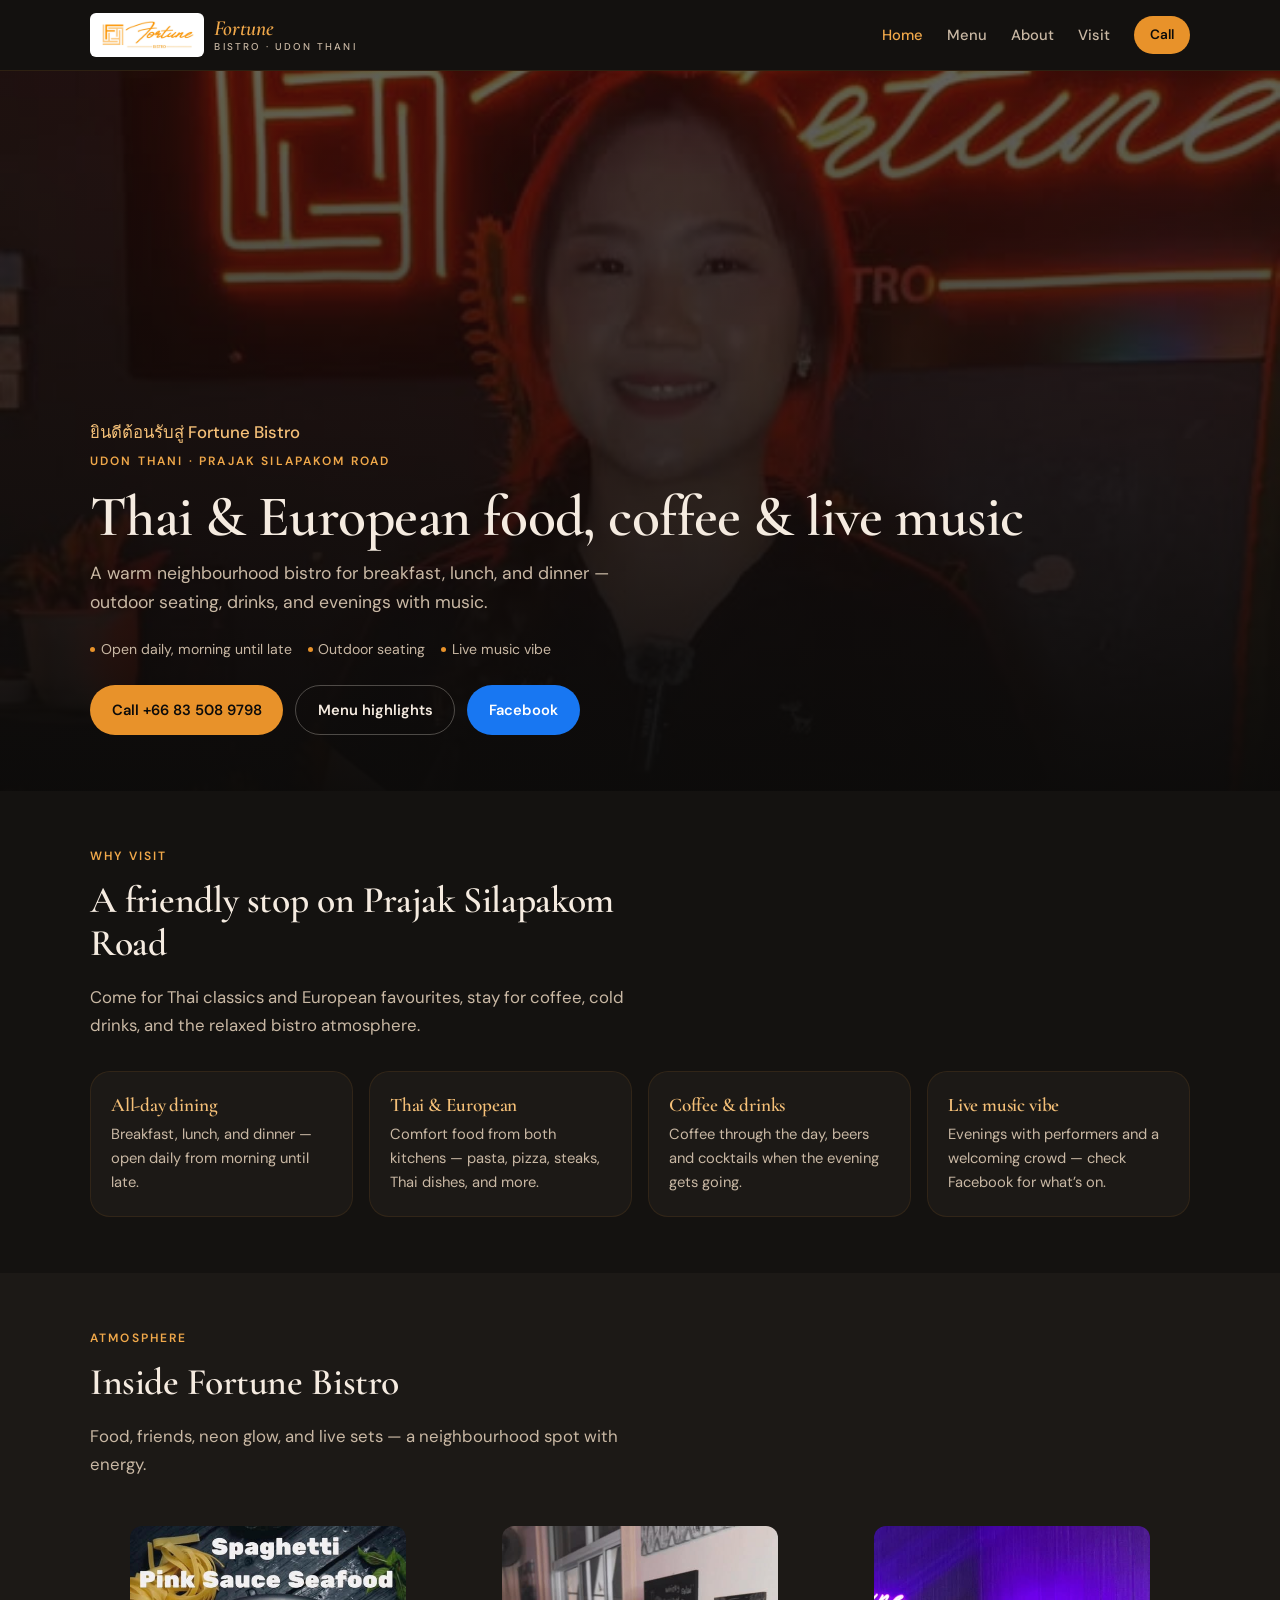
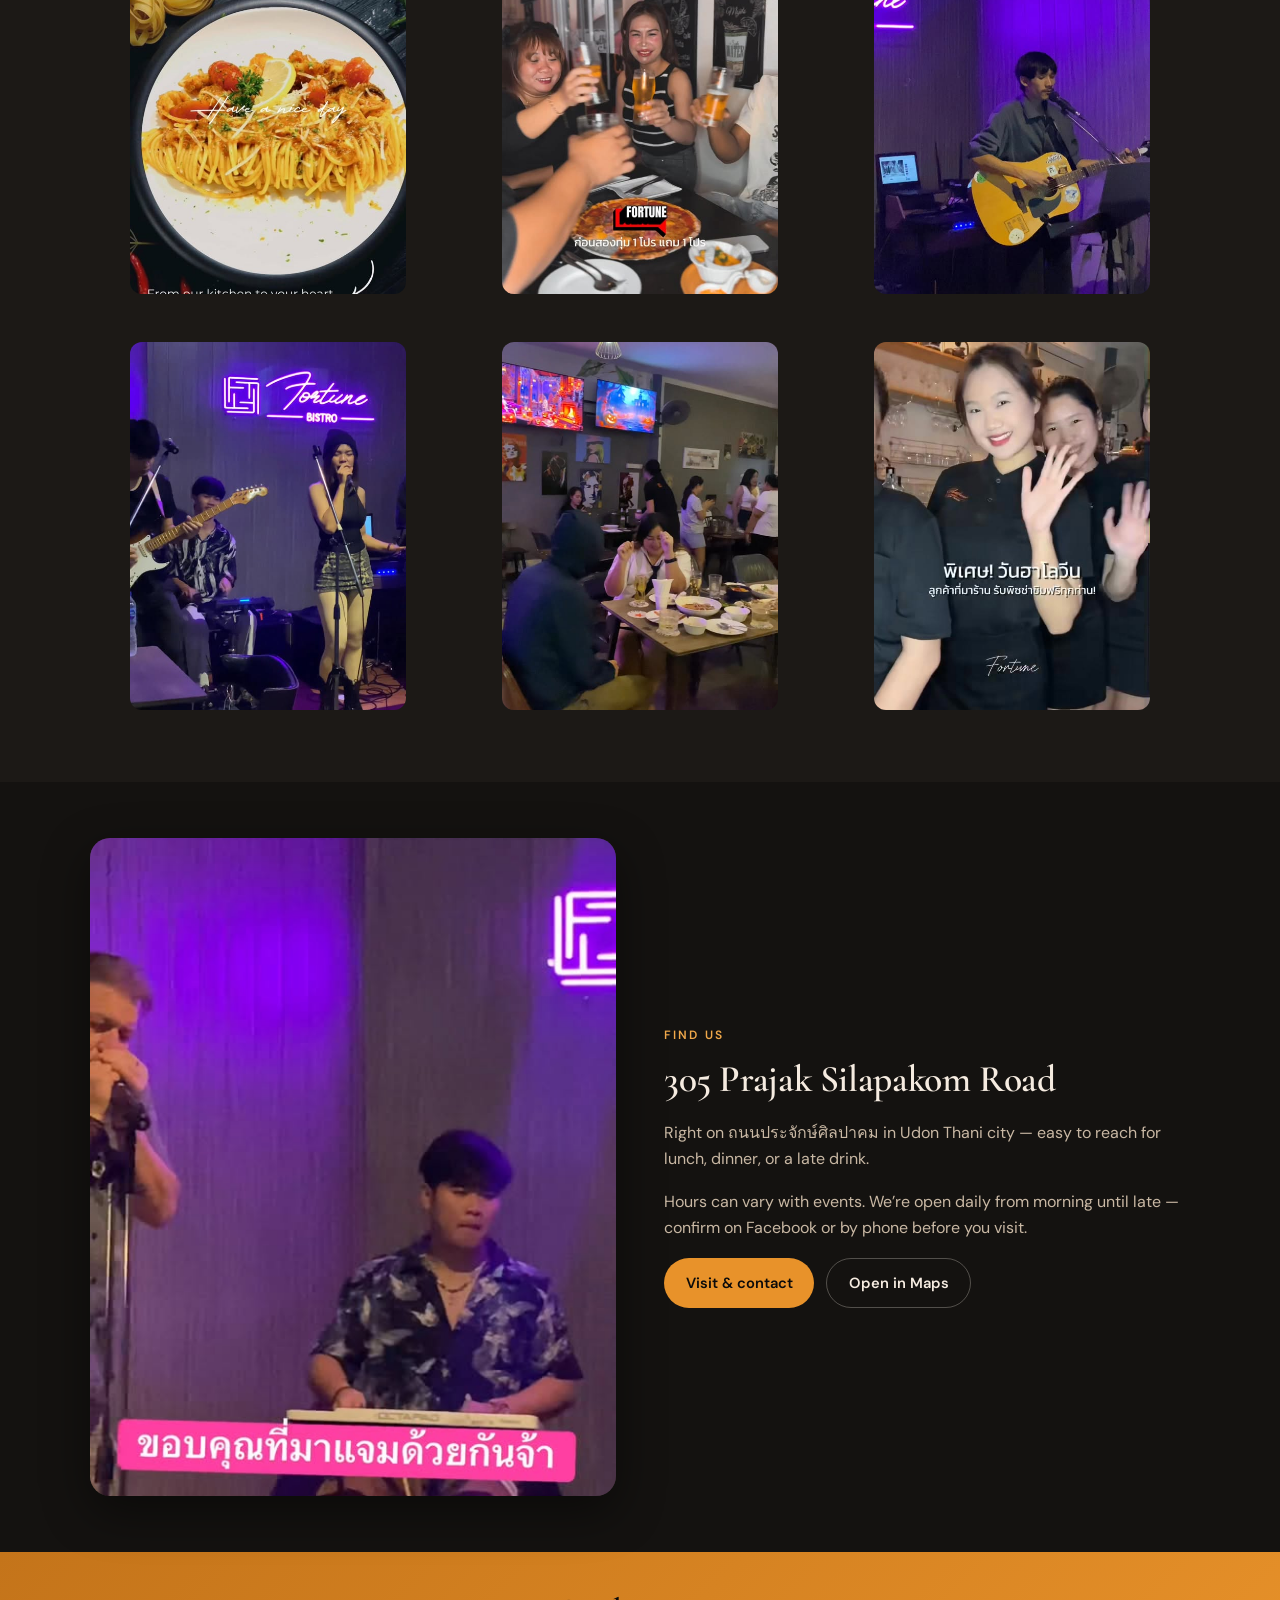
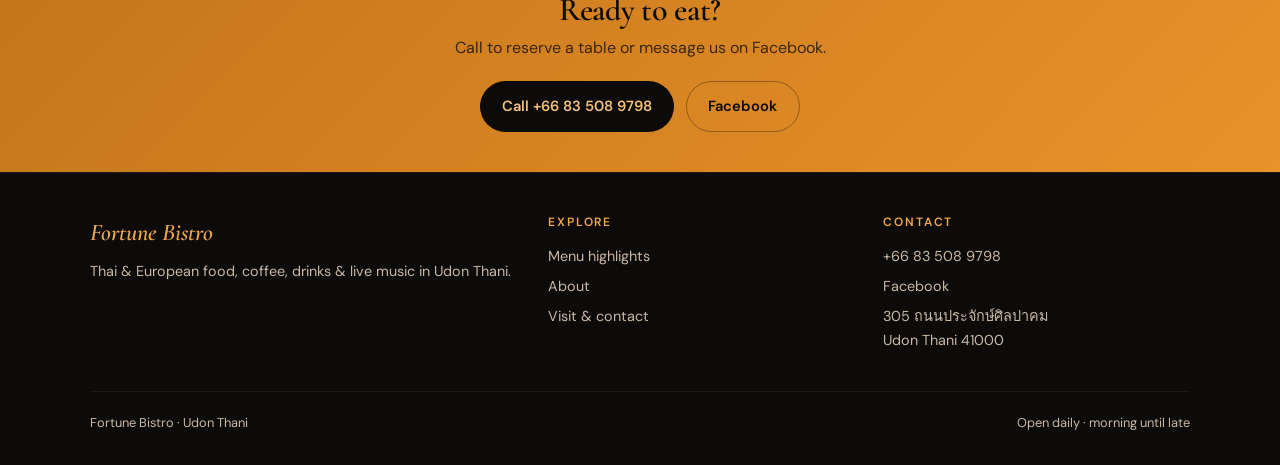
==== index.html @ 5b1aadc8 "Initial Fortune Bistro draft site for Udon Thani" ====
<!DOCTYPE html>
<html lang="en">
<head>
  <meta charset="utf-8" />
  <meta name="viewport" content="width=device-width, initial-scale=1" />
  <title>Fortune Bistro | Thai &amp; European Food in Udon Thani</title>
  <meta name="description" content="Fortune Bistro on Prajak Silapakom Road, Udon Thani. Thai and European food, coffee, drinks, outdoor seating, and live music. Open daily from morning until late." />
  <meta property="og:title" content="Fortune Bistro | Udon Thani" />
  <meta property="og:description" content="Thai &amp; European food, coffee, drinks, and live music on Prajak Silapakom Road." />
  <meta property="og:type" content="website" />
  <meta property="og:image" content="assets/images/profile.jpg" />
  <link rel="preconnect" href="https://fonts.googleapis.com" />
  <link rel="preconnect" href="https://fonts.gstatic.com" crossorigin />
  <link href="https://fonts.googleapis.com/css2?family=Cormorant+Garamond:ital,wght@0,500;0,600;1,600&family=DM+Sans:ital,opsz,wght@0,9..40,400;0,9..40,500;0,9..40,600;0,9..40,700;1,9..40,400&display=swap" rel="stylesheet" />
  <link rel="stylesheet" href="css/styles.css" />
</head>
<body>
  <header class="site-header">
    <div class="container header-inner">
      <a class="logo" href="index.html" aria-label="Fortune Bistro home">
        <img class="logo-img" src="assets/images/profile.jpg" alt="Fortune Bistro logo" width="180" height="66" />
        <span class="logo-text">
          <span class="logo-name">Fortune</span>
          <span class="logo-tag">Bistro · Udon Thani</span>
        </span>
      </a>
      <nav class="nav" aria-label="Primary">
        <a href="index.html" aria-current="page">Home</a>
        <a href="menu.html">Menu</a>
        <a href="about.html">About</a>
        <a href="visit.html">Visit</a>
        <a class="nav-cta" href="tel:+66835089798">Call</a>
      </nav>
      <button class="menu-btn" type="button" data-menu-toggle aria-expanded="false" aria-controls="mobile-nav" aria-label="Open menu">
        <span></span>
      </button>
    </div>
    <div class="container">
      <nav id="mobile-nav" class="mobile-nav" data-mobile-nav aria-label="Mobile">
        <a href="index.html" aria-current="page">Home</a>
        <a href="menu.html">Menu</a>
        <a href="about.html">About</a>
        <a href="visit.html">Visit</a>
        <a class="nav-cta" href="tel:+66835089798">Call +66 83 508 9798</a>
      </nav>
    </div>
  </header>

  <main>
    <section class="hero">
      <div class="hero-media">
        <img src="assets/images/reel06.jpg" alt="Fortune Bistro neon sign and warm evening ambience in Udon Thani" width="540" height="960" fetchpriority="high" />
      </div>
      <div class="container hero-content">
        <p class="thai-welcome">ยินดีต้อนรับสู่ Fortune Bistro</p>
        <p class="eyebrow">Udon Thani · Prajak Silapakom Road</p>
        <h1>Thai &amp; European food, coffee &amp; live music</h1>
        <p class="hero-lead">A warm neighbourhood bistro for breakfast, lunch, and dinner — outdoor seating, drinks, and evenings with music.</p>
        <p class="hero-meta">
          <span>Open daily, morning until late</span>
          <span>Outdoor seating</span>
          <span>Live music vibe</span>
        </p>
        <div class="btn-row">
          <a class="btn btn-primary" href="tel:+66835089798">Call +66 83 508 9798</a>
          <a class="btn btn-ghost" href="menu.html">Menu highlights</a>
          <a class="btn btn-fb" href="https://www.facebook.com/FortuneBistroUdon" target="_blank" rel="noopener">Facebook</a>
        </div>
      </div>
    </section>

    <section class="section">
      <div class="container">
        <div class="section-head">
          <p class="eyebrow">Why visit</p>
          <h2 class="section-title">A friendly stop on Prajak Silapakom Road</h2>
          <p class="section-lead">Come for Thai classics and European favourites, stay for coffee, cold drinks, and the relaxed bistro atmosphere.</p>
        </div>
        <div class="feature-grid">
          <article class="feature-card">
            <h3>All-day dining</h3>
            <p>Breakfast, lunch, and dinner — open daily from morning until late.</p>
          </article>
          <article class="feature-card">
            <h3>Thai &amp; European</h3>
            <p>Comfort food from both kitchens — pasta, pizza, steaks, Thai dishes, and more.</p>
          </article>
          <article class="feature-card">
            <h3>Coffee &amp; drinks</h3>
            <p>Coffee through the day, beers and cocktails when the evening gets going.</p>
          </article>
          <article class="feature-card">
            <h3>Live music vibe</h3>
            <p>Evenings with performers and a welcoming crowd — check Facebook for what’s on.</p>
          </article>
        </div>
      </div>
    </section>

    <section class="section section-alt">
      <div class="container">
        <div class="section-head">
          <p class="eyebrow">Atmosphere</p>
          <h2 class="section-title">Inside Fortune Bistro</h2>
          <p class="section-lead">Food, friends, neon glow, and live sets — a neighbourhood spot with energy.</p>
        </div>
        <div class="gallery">
          <figure class="gallery-item">
            <img src="assets/images/reel10.jpg" alt="Spaghetti pink sauce seafood from Fortune Bistro" width="540" height="960" loading="lazy" />
          </figure>
          <figure class="gallery-item">
            <img src="assets/images/reel07.jpg" alt="Friends toasting with beer and pizza at Fortune Bistro" width="540" height="960" loading="lazy" />
          </figure>
          <figure class="gallery-item">
            <img src="assets/images/reel01.jpg" alt="Live acoustic guitar performance at Fortune Bistro" width="540" height="960" loading="lazy" />
          </figure>
          <figure class="gallery-item">
            <img src="assets/images/reel02.jpg" alt="Live band under the Fortune Bistro neon sign" width="540" height="960" loading="lazy" />
          </figure>
          <figure class="gallery-item">
            <img src="assets/images/reel08.jpg" alt="Guests dining and laughing at Fortune Bistro" width="540" height="960" loading="lazy" />
          </figure>
          <figure class="gallery-item">
            <img src="assets/images/reel05.jpg" alt="Friendly Fortune Bistro staff welcoming guests" width="540" height="960" loading="lazy" />
          </figure>
        </div>
      </div>
    </section>

    <section class="section">
      <div class="container split">
        <div class="split-media">
          <img src="assets/images/reel04.jpg" alt="Musicians performing under purple lights at Fortune Bistro" width="540" height="960" loading="lazy" />
        </div>
        <div>
          <p class="eyebrow">Find us</p>
          <h2 class="section-title">305 Prajak Silapakom Road</h2>
          <p>Right on ถนนประจักษ์ศิลปาคม in Udon Thani city — easy to reach for lunch, dinner, or a late drink.</p>
          <p>Hours can vary with events. We’re open daily from morning until late — confirm on Facebook or by phone before you visit.</p>
          <div class="btn-row">
            <a class="btn btn-primary" href="visit.html">Visit &amp; contact</a>
            <a class="btn btn-ghost" href="https://www.google.com/maps/search/?api=1&amp;query=Fortune+Bistro+305+Prajak+Silapakom+Road+Udon+Thani+41000" target="_blank" rel="noopener">Open in Maps</a>
          </div>
        </div>
      </div>
    </section>

    <section class="cta-band">
      <div class="container">
        <h2>Ready to eat?</h2>
        <p>Call to reserve a table or message us on Facebook.</p>
        <div class="btn-row" style="justify-content:center">
          <a class="btn btn-primary" href="tel:+66835089798">Call +66 83 508 9798</a>
          <a class="btn btn-ghost" href="https://www.facebook.com/FortuneBistroUdon" target="_blank" rel="noopener">Facebook</a>
        </div>
      </div>
    </section>
  </main>

  <footer class="site-footer">
    <div class="container footer-grid">
      <div class="footer-brand">
        <div class="logo-name">Fortune Bistro</div>
        <p>Thai &amp; European food, coffee, drinks &amp; live music in Udon Thani.</p>
      </div>
      <div class="footer-col">
        <h4>Explore</h4>
        <a href="menu.html">Menu highlights</a>
        <a href="about.html">About</a>
        <a href="visit.html">Visit &amp; contact</a>
      </div>
      <div class="footer-col">
        <h4>Contact</h4>
        <a href="tel:+66835089798">+66 83 508 9798</a>
        <a href="https://www.facebook.com/FortuneBistroUdon" target="_blank" rel="noopener">Facebook</a>
        <p>305 ถนนประจักษ์ศิลปาคม<br />Udon Thani 41000</p>
      </div>
    </div>
    <div class="container footer-bottom">
      <span>Fortune Bistro · Udon Thani</span>
      <span>Open daily · morning until late</span>
    </div>
  </footer>
  <script src="js/main.js"></script>
</body>
</html>
---- css/styles.css ----
/* Fortune Bistro — dark charcoal, amber accents, warm bistro */
:root {
  --charcoal-950: #0c0b0a;
  --charcoal-900: #141210;
  --charcoal-800: #1c1916;
  --charcoal-700: #2a2520;
  --charcoal-600: #3d3630;
  --amber-500: #e8922a;
  --amber-400: #f0a84a;
  --amber-300: #f5c078;
  --amber-600: #c4741a;
  --cream: #f5ebe0;
  --cream-muted: #c9b8a4;
  --white: #ffffff;
  --radius: 12px;
  --radius-lg: 20px;
  --shadow: 0 16px 48px rgba(0, 0, 0, 0.45);
  --font: "DM Sans", system-ui, -apple-system, sans-serif;
  --font-display: "Cormorant Garamond", Georgia, "Times New Roman", serif;
  --max: 1100px;
  --header-h: 70px;
}

*, *::before, *::after { box-sizing: border-box; }
html { scroll-behavior: smooth; }
body {
  margin: 0;
  font-family: var(--font);
  color: var(--cream);
  background: var(--charcoal-900);
  line-height: 1.65;
  -webkit-font-smoothing: antialiased;
}
img { max-width: 100%; height: auto; display: block; }
a { color: var(--amber-400); text-decoration: none; }
a:hover { color: var(--amber-300); }
h1, h2, h3 {
  font-family: var(--font-display);
  line-height: 1.15;
  font-weight: 600;
  letter-spacing: -0.01em;
  margin: 0 0 0.5em;
  color: var(--cream);
}
p { margin: 0 0 1em; color: var(--cream-muted); }
ul { margin: 0; padding: 0; list-style: none; }

.container { width: min(100% - 2rem, var(--max)); margin-inline: auto; }
.sr-only {
  position: absolute; width: 1px; height: 1px; padding: 0; margin: -1px;
  overflow: hidden; clip: rect(0,0,0,0); border: 0;
}

/* Header */
.site-header {
  position: sticky; top: 0; z-index: 50;
  background: rgba(20, 18, 16, 0.92);
  backdrop-filter: blur(14px);
  border-bottom: 1px solid rgba(232, 146, 42, 0.12);
}
.header-inner {
  display: flex; align-items: center; justify-content: space-between;
  height: var(--header-h); gap: 1rem;
}
.logo {
  display: flex; align-items: center; gap: 0.65rem;
  text-decoration: none; color: var(--cream);
}
.logo:hover { color: var(--amber-300); }
.logo-img {
  height: 40px; width: auto; max-width: 160px;
  object-fit: contain; background: #fff; border-radius: 6px; padding: 4px 8px;
}
.logo-text { display: flex; flex-direction: column; line-height: 1; }
.logo-name {
  font-family: var(--font-display);
  font-size: 1.35rem; font-weight: 600; color: var(--amber-400);
  font-style: italic;
}
.logo-tag {
  font-size: 0.62rem; font-weight: 500; letter-spacing: 0.22em;
  text-transform: uppercase; color: var(--cream-muted); margin-top: 0.2rem;
}
.nav { display: none; gap: 1.5rem; align-items: center; }
.nav a {
  color: var(--cream-muted); font-size: 0.92rem; font-weight: 500;
}
.nav a:hover, .nav a[aria-current="page"] { color: var(--amber-400); }
.nav-cta {
  background: var(--amber-500) !important; color: var(--charcoal-950) !important;
  padding: 0.5rem 1rem; border-radius: 999px; font-size: 0.85rem !important;
  font-weight: 600 !important;
}
.nav-cta:hover { background: var(--amber-400) !important; color: var(--charcoal-950) !important; }
.menu-btn {
  display: inline-flex; align-items: center; justify-content: center;
  width: 44px; height: 44px; border: 1px solid rgba(232,146,42,0.25);
  border-radius: 10px; background: var(--charcoal-800); cursor: pointer;
}
.menu-btn span {
  display: block; width: 18px; height: 2px; background: var(--amber-400);
  position: relative;
}
.menu-btn span::before, .menu-btn span::after {
  content: ""; position: absolute; left: 0; width: 18px; height: 2px;
  background: var(--amber-400);
}
.menu-btn span::before { top: -6px; }
.menu-btn span::after { top: 6px; }
.mobile-nav {
  display: none; flex-direction: column; gap: 0.25rem;
  padding: 0.5rem 0 1.25rem; border-top: 1px solid rgba(232,146,42,0.1);
}
.mobile-nav.is-open { display: flex; }
.mobile-nav a {
  color: var(--cream-muted); padding: 0.75rem 0.25rem; font-weight: 500;
  border-bottom: 1px solid rgba(255,255,255,0.04);
}
.mobile-nav a:hover, .mobile-nav a[aria-current="page"] { color: var(--amber-400); }
.mobile-nav .nav-cta {
  text-align: center; margin-top: 0.5rem; border: none !important;
}

@media (min-width: 768px) {
  .nav { display: flex; }
  .menu-btn { display: none; }
  .mobile-nav, .mobile-nav.is-open { display: none !important; }
  .logo-img { height: 44px; max-width: 180px; }
}

/* Buttons */
.btn {
  display: inline-flex; align-items: center; justify-content: center; gap: 0.4rem;
  padding: 0.75rem 1.35rem; border-radius: 999px; font-weight: 600;
  font-size: 0.92rem; border: none; cursor: pointer; transition: 0.15s ease;
  text-decoration: none;
}
.btn-primary {
  background: var(--amber-500); color: var(--charcoal-950);
}
.btn-primary:hover { background: var(--amber-400); color: var(--charcoal-950); }
.btn-ghost {
  background: transparent; color: var(--cream);
  border: 1px solid rgba(245, 235, 224, 0.28);
}
.btn-ghost:hover { border-color: var(--amber-400); color: var(--amber-300); }
.btn-fb {
  background: #1877f2; color: var(--white);
}
.btn-fb:hover { background: #3b8ef5; color: var(--white); }
.btn-row { display: flex; flex-wrap: wrap; gap: 0.75rem; }

/* Hero */
.hero {
  position: relative;
  min-height: min(88vh, 720px);
  display: flex; align-items: flex-end;
  overflow: hidden;
  background: var(--charcoal-950);
}
.hero-media {
  position: absolute; inset: 0;
}
.hero-media img {
  width: 100%; height: 100%; object-fit: cover; object-position: center 30%;
  opacity: 0.55;
}
.hero-media::after {
  content: ""; position: absolute; inset: 0;
  background: linear-gradient(
    180deg,
    rgba(12,11,10,0.35) 0%,
    rgba(12,11,10,0.55) 45%,
    rgba(12,11,10,0.96) 100%
  );
}
.hero-content {
  position: relative; z-index: 1;
  padding: 3rem 0 3.5rem;
}
.thai-welcome {
  font-size: 1.05rem; color: var(--amber-300); margin-bottom: 0.35rem;
  font-weight: 500;
}
.eyebrow {
  font-size: 0.75rem; font-weight: 600; letter-spacing: 0.18em;
  text-transform: uppercase; color: var(--amber-400); margin: 0 0 0.75rem;
}
.hero h1 {
  font-size: clamp(2.2rem, 7vw, 3.6rem);
  color: var(--cream); margin-bottom: 0.6rem;
}
.hero-lead {
  font-size: 1.1rem; color: var(--cream-muted); max-width: 34rem;
  margin-bottom: 1.25rem;
}
.hero-meta {
  display: flex; flex-wrap: wrap; gap: 0.5rem 1rem;
  margin-bottom: 1.5rem; font-size: 0.88rem; color: var(--cream-muted);
}
.hero-meta span {
  display: inline-flex; align-items: center; gap: 0.35rem;
}
.hero-meta span::before {
  content: ""; width: 5px; height: 5px; border-radius: 50%;
  background: var(--amber-500);
}

/* Sections */
.section { padding: 3.5rem 0; }
.section-tight { padding: 2.5rem 0; }
.section-alt { background: var(--charcoal-800); }
.section-head { max-width: 36rem; margin-bottom: 2rem; }
.section-title {
  font-size: clamp(1.75rem, 4vw, 2.35rem);
}
.section-lead { font-size: 1.05rem; }

/* Feature cards */
.feature-grid {
  display: grid; gap: 1rem;
  grid-template-columns: 1fr;
}
@media (min-width: 640px) {
  .feature-grid { grid-template-columns: repeat(2, 1fr); }
}
@media (min-width: 900px) {
  .feature-grid { grid-template-columns: repeat(4, 1fr); }
}
.feature-card {
  background: var(--charcoal-800);
  border: 1px solid rgba(232,146,42,0.1);
  border-radius: var(--radius-lg);
  padding: 1.35rem 1.25rem;
}
.feature-card h3 {
  font-size: 1.2rem; color: var(--amber-300); margin-bottom: 0.35rem;
}
.feature-card p { margin: 0; font-size: 0.92rem; }

/* Gallery */
.gallery {
  display: grid; gap: 0.75rem;
  grid-template-columns: repeat(2, 1fr);
}
@media (min-width: 768px) {
  .gallery { grid-template-columns: repeat(3, 1fr); gap: 1rem; }
}
.gallery-item {
  position: relative; border-radius: var(--radius);
  overflow: hidden; aspect-ratio: 3/4;
  background: var(--charcoal-700);
}
.gallery-item img {
  width: 100%; height: 100%; object-fit: cover;
  transition: transform 0.4s ease;
}
.gallery-item:hover img { transform: scale(1.04); }
.gallery-item.wide { grid-column: span 2; aspect-ratio: 16/9; }
@media (min-width: 768px) {
  .gallery-item.wide { grid-column: span 1; aspect-ratio: 3/4; }
}

/* Split */
.split {
  display: grid; gap: 2rem; align-items: center;
}
@media (min-width: 768px) {
  .split { grid-template-columns: 1fr 1fr; gap: 3rem; }
}
.split-media {
  border-radius: var(--radius-lg); overflow: hidden;
  aspect-ratio: 4/5; background: var(--charcoal-700);
  box-shadow: var(--shadow);
}
.split-media img { width: 100%; height: 100%; object-fit: cover; }

/* Menu */
.menu-cats { display: grid; gap: 1.5rem; }
@media (min-width: 700px) {
  .menu-cats { grid-template-columns: repeat(2, 1fr); }
}
.menu-cat {
  background: var(--charcoal-800);
  border: 1px solid rgba(232,146,42,0.12);
  border-radius: var(--radius-lg);
  padding: 1.5rem;
}
.menu-cat h3 {
  font-size: 1.4rem; color: var(--amber-400);
  border-bottom: 1px solid rgba(232,146,42,0.2);
  padding-bottom: 0.65rem; margin-bottom: 1rem;
}
.menu-item {
  padding: 0.75rem 0;
  border-bottom: 1px solid rgba(255,255,255,0.05);
}
.menu-item:last-child { border-bottom: none; padding-bottom: 0; }
.menu-item-name {
  font-weight: 600; color: var(--cream); margin: 0 0 0.2rem;
  font-size: 1rem;
}
.menu-item-desc {
  margin: 0; font-size: 0.88rem; color: var(--cream-muted);
}
.menu-note {
  margin-top: 2rem; padding: 1.25rem 1.35rem;
  background: rgba(232,146,42,0.08);
  border-left: 3px solid var(--amber-500);
  border-radius: 0 var(--radius) var(--radius) 0;
  font-size: 0.95rem;
}
.menu-hero-img {
  border-radius: var(--radius-lg); overflow: hidden;
  aspect-ratio: 16/10; margin-bottom: 2rem;
  background: var(--charcoal-700);
}
.menu-hero-img img { width: 100%; height: 100%; object-fit: cover; }

/* Visit / contact cards */
.visit-grid {
  display: grid; gap: 1rem;
}
@media (min-width: 640px) {
  .visit-grid { grid-template-columns: repeat(2, 1fr); }
}
.visit-card {
  background: var(--charcoal-800);
  border: 1px solid rgba(232,146,42,0.12);
  border-radius: var(--radius-lg);
  padding: 1.5rem;
}
.visit-card h3 {
  font-size: 1.15rem; color: var(--amber-300); margin-bottom: 0.5rem;
}
.visit-card p { margin-bottom: 0.75rem; }
.visit-card .btn { margin-top: 0.25rem; }
.hours-list li {
  padding: 0.35rem 0; color: var(--cream-muted); font-size: 0.95rem;
}
.map-embed {
  margin-top: 2rem;
  border-radius: var(--radius-lg); overflow: hidden;
  border: 1px solid rgba(232,146,42,0.15);
  background: var(--charcoal-700);
  aspect-ratio: 16/9;
  display: flex; align-items: center; justify-content: center;
}
.map-embed a {
  display: flex; flex-direction: column; align-items: center;
  gap: 0.75rem; padding: 2rem; text-align: center;
  color: var(--cream); width: 100%; height: 100%;
  justify-content: center;
  background:
    linear-gradient(135deg, rgba(232,146,42,0.08), transparent),
    var(--charcoal-700);
}
.map-embed a:hover { color: var(--amber-300); }
.map-icon { font-size: 2rem; }

/* Page hero (inner pages) */
.page-hero {
  padding: 2.75rem 0 2rem;
  background:
    linear-gradient(180deg, var(--charcoal-800), var(--charcoal-900));
  border-bottom: 1px solid rgba(232,146,42,0.1);
}
.page-hero h1 { font-size: clamp(2rem, 5vw, 2.75rem); margin-bottom: 0.4rem; }
.page-hero p { margin: 0; max-width: 32rem; }

/* CTA band */
.cta-band {
  background: linear-gradient(135deg, var(--amber-600), var(--amber-500));
  color: var(--charcoal-950);
  padding: 2.5rem 0;
  text-align: center;
}
.cta-band h2 {
  color: var(--charcoal-950); font-size: clamp(1.5rem, 4vw, 2rem);
  margin-bottom: 0.4rem;
}
.cta-band p { color: rgba(12,11,10,0.78); margin-bottom: 1.25rem; }
.cta-band .btn-ghost {
  border-color: rgba(12,11,10,0.35); color: var(--charcoal-950);
}
.cta-band .btn-ghost:hover {
  border-color: var(--charcoal-950); background: rgba(12,11,10,0.08);
}
.cta-band .btn-primary {
  background: var(--charcoal-950); color: var(--amber-300);
}
.cta-band .btn-primary:hover {
  background: var(--charcoal-800); color: var(--amber-300);
}

/* Footer */
.site-footer {
  background: var(--charcoal-950);
  border-top: 1px solid rgba(232,146,42,0.1);
  padding: 2.5rem 0 2rem;
}
.footer-grid {
  display: grid; gap: 1.75rem;
}
@media (min-width: 640px) {
  .footer-grid { grid-template-columns: 1.4fr 1fr 1fr; }
}
.footer-brand .logo-name { font-size: 1.5rem; }
.footer-brand p { font-size: 0.9rem; margin-top: 0.5rem; }
.footer-col h4 {
  font-family: var(--font);
  font-size: 0.75rem; letter-spacing: 0.16em; text-transform: uppercase;
  color: var(--amber-400); margin: 0 0 0.75rem; font-weight: 600;
}
.footer-col a, .footer-col p {
  display: block; color: var(--cream-muted); font-size: 0.9rem;
  margin-bottom: 0.4rem;
}
.footer-col a:hover { color: var(--amber-300); }
.footer-bottom {
  margin-top: 2rem; padding-top: 1.25rem;
  border-top: 1px solid rgba(255,255,255,0.06);
  font-size: 0.8rem; color: var(--cream-muted);
  display: flex; flex-wrap: wrap; gap: 0.5rem 1.25rem;
  justify-content: space-between;
}

/* About list */
.about-points li {
  position: relative; padding: 0.55rem 0 0.55rem 1.35rem;
  color: var(--cream-muted); border-bottom: 1px solid rgba(255,255,255,0.05);
}
.about-points li::before {
  content: ""; position: absolute; left: 0; top: 1rem;
  width: 7px; height: 7px; border-radius: 50%;
  background: var(--amber-500);
}
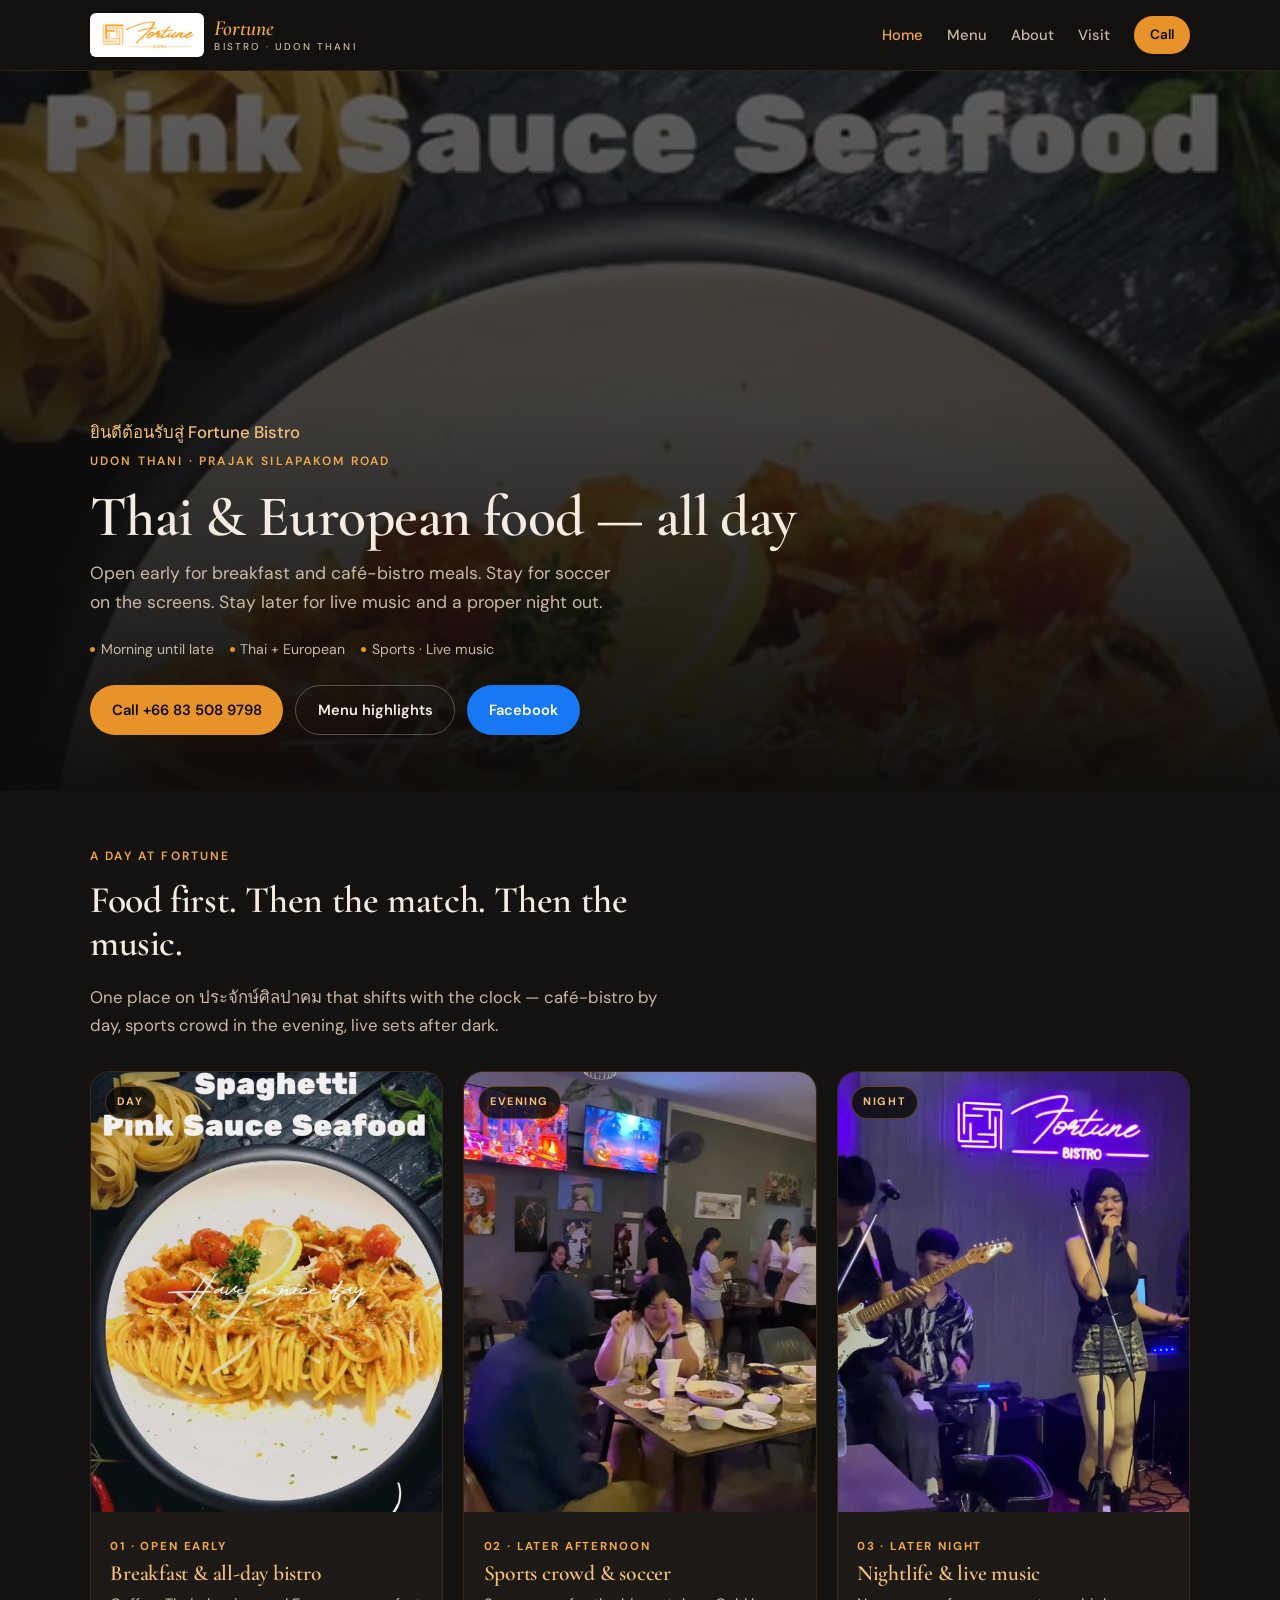
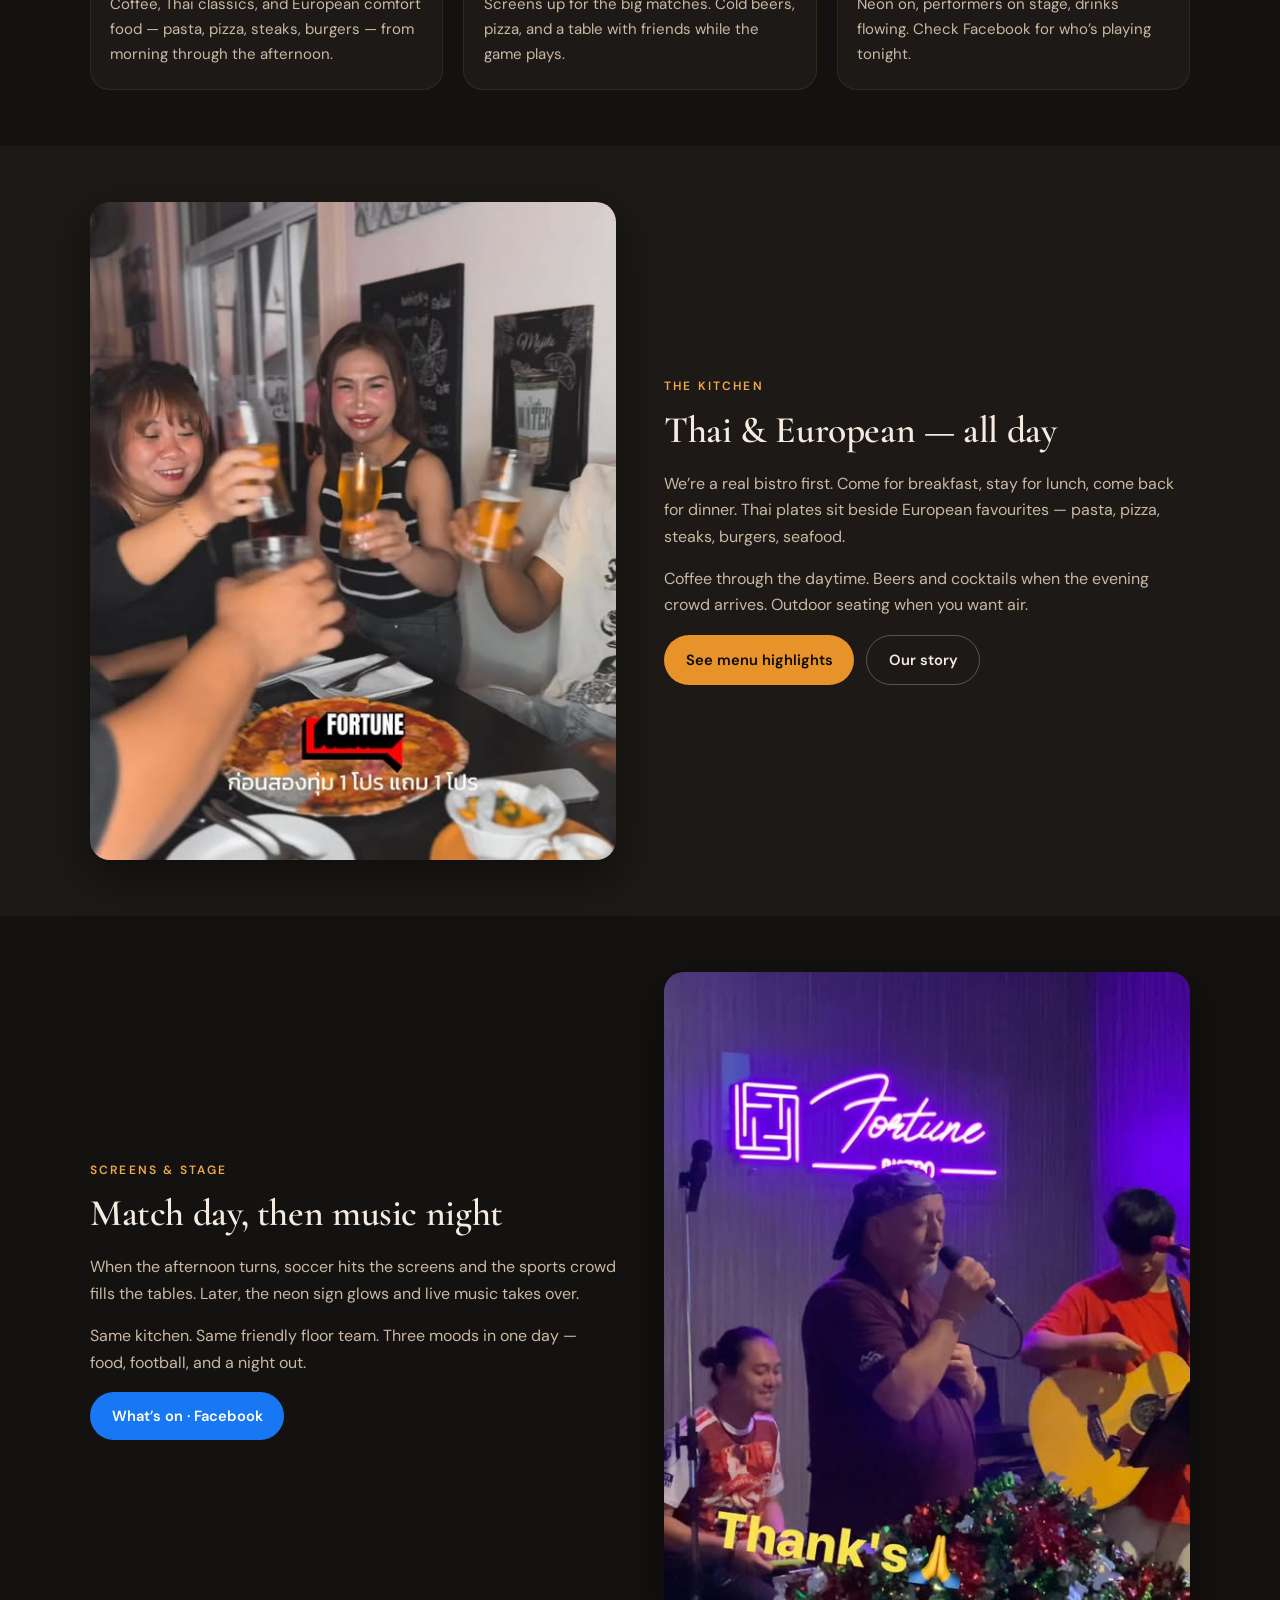
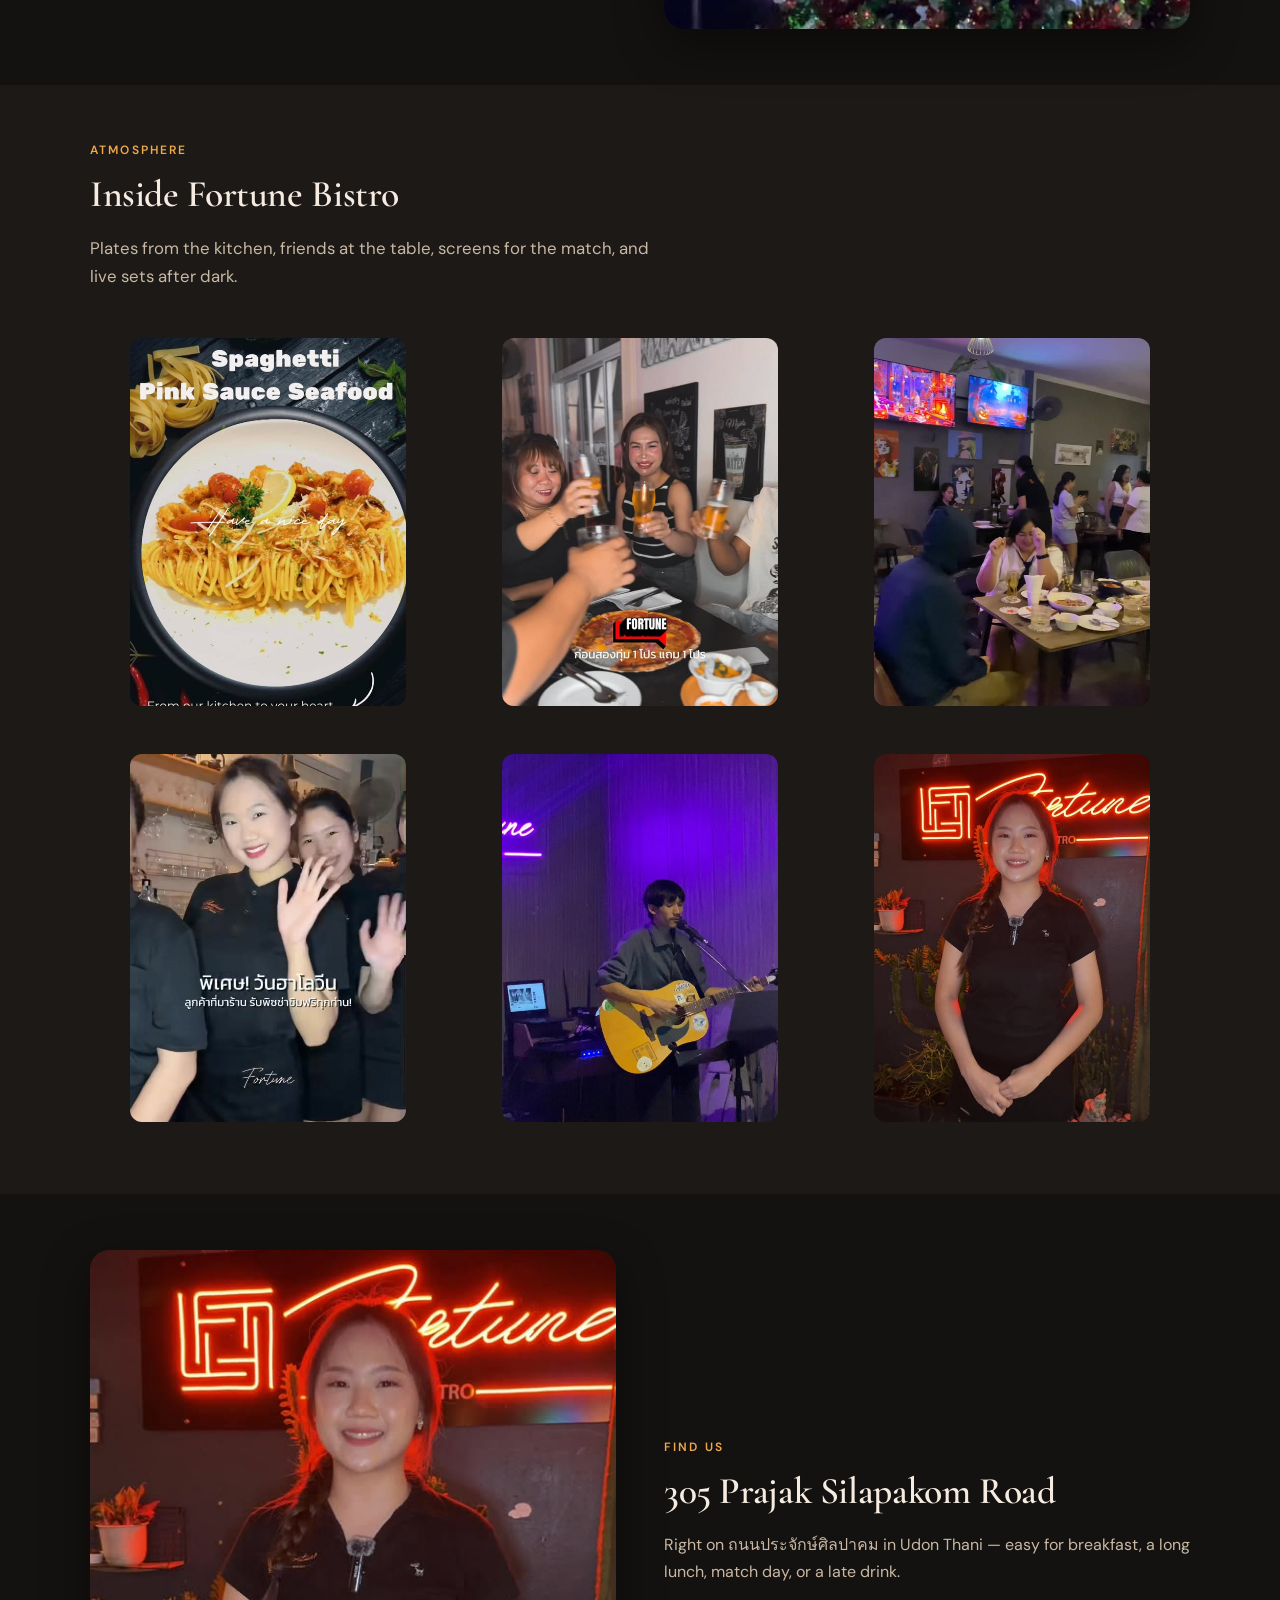
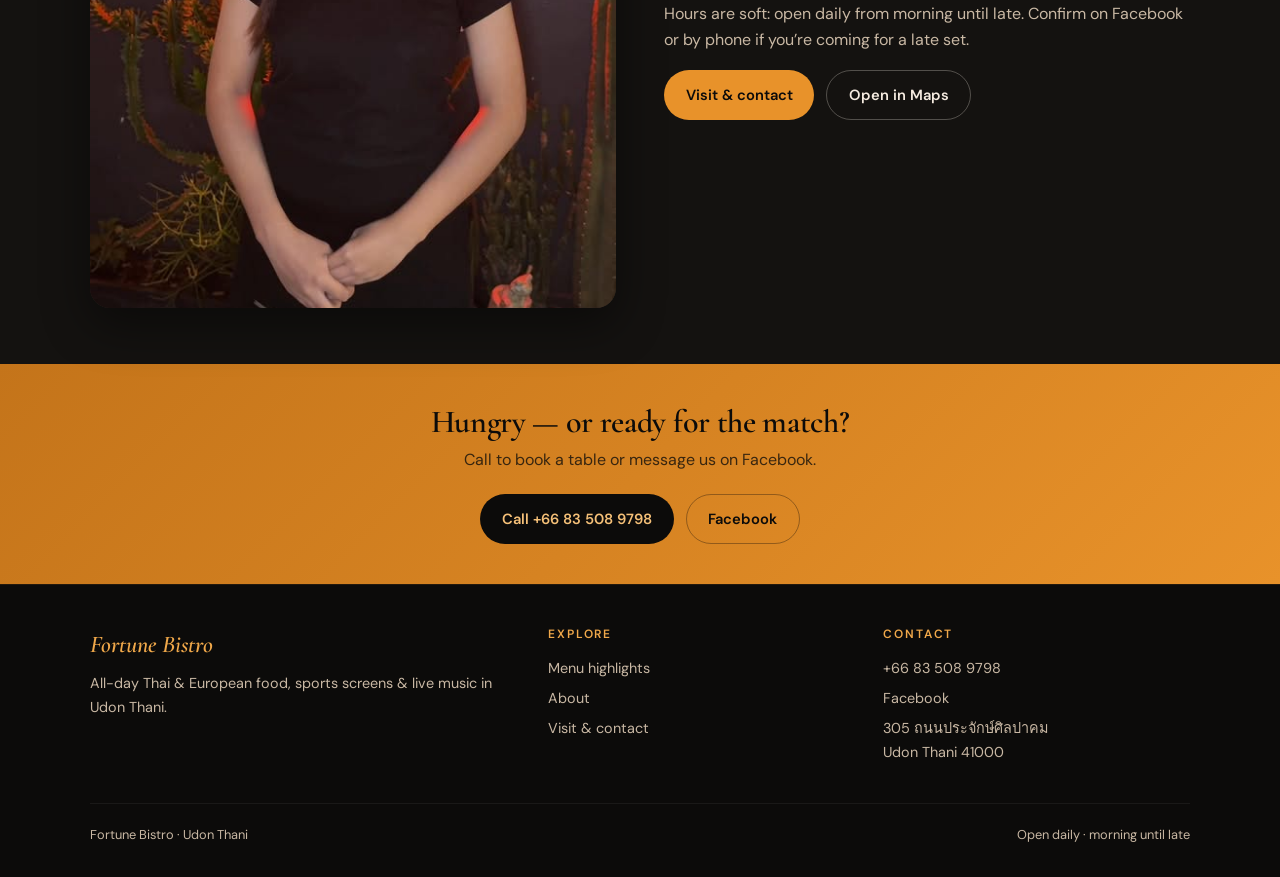
==== commit bf81cdca: "Revise Fortune Bistro draft: day→sports→night story arc Lead with all-day Thai & European café-bistr" ====
--- a/index.html
+++ b/index.html
@@ -3,16 +3,17 @@
 <head>
   <meta charset="utf-8" />
   <meta name="viewport" content="width=device-width, initial-scale=1" />
-  <title>Fortune Bistro | Thai &amp; European Food in Udon Thani</title>
-  <meta name="description" content="Fortune Bistro on Prajak Silapakom Road, Udon Thani. Thai and European food, coffee, drinks, outdoor seating, and live music. Open daily from morning until late." />
+  <title>Fortune Bistro | Thai &amp; European Food All Day in Udon Thani</title>
+  <meta name="description" content="Fortune Bistro on Prajak Silapakom Road, Udon Thani. Breakfast and café-bistro food all day — Thai &amp; European — then soccer on the screens, then live music after dark. Open morning until late." />
   <meta property="og:title" content="Fortune Bistro | Udon Thani" />
-  <meta property="og:description" content="Thai &amp; European food, coffee, drinks, and live music on Prajak Silapakom Road." />
+  <meta property="og:description" content="All-day Thai &amp; European food, sports screens, and live music on Prajak Silapakom Road." />
   <meta property="og:type" content="website" />
-  <meta property="og:image" content="assets/images/profile.jpg" />
+  <meta property="og:image" content="assets/images/reel10.jpg" />
   <link rel="preconnect" href="https://fonts.googleapis.com" />
   <link rel="preconnect" href="https://fonts.gstatic.com" crossorigin />
   <link href="https://fonts.googleapis.com/css2?family=Cormorant+Garamond:ital,wght@0,500;0,600;1,600&family=DM+Sans:ital,opsz,wght@0,9..40,400;0,9..40,500;0,9..40,600;0,9..40,700;1,9..40,400&display=swap" rel="stylesheet" />
   <link rel="stylesheet" href="css/styles.css" />
+  <link rel="icon" href="assets/images/profile.jpg" type="image/jpeg" />
 </head>
 <body>
   <header class="site-header">
@@ -49,17 +50,17 @@
   <main>
     <section class="hero">
       <div class="hero-media">
-        <img src="assets/images/reel06.jpg" alt="Fortune Bistro neon sign and warm evening ambience in Udon Thani" width="540" height="960" fetchpriority="high" />
+        <img src="assets/images/reel10.jpg" alt="Spaghetti pink sauce seafood from Fortune Bistro kitchen" width="540" height="960" fetchpriority="high" />
       </div>
       <div class="container hero-content">
         <p class="thai-welcome">ยินดีต้อนรับสู่ Fortune Bistro</p>
         <p class="eyebrow">Udon Thani · Prajak Silapakom Road</p>
-        <h1>Thai &amp; European food, coffee &amp; live music</h1>
-        <p class="hero-lead">A warm neighbourhood bistro for breakfast, lunch, and dinner — outdoor seating, drinks, and evenings with music.</p>
+        <h1>Thai &amp; European food — all day</h1>
+        <p class="hero-lead">Open early for breakfast and café-bistro meals. Stay for soccer on the screens. Stay later for live music and a proper night out.</p>
         <p class="hero-meta">
-          <span>Open daily, morning until late</span>
-          <span>Outdoor seating</span>
-          <span>Live music vibe</span>
+          <span>Morning until late</span>
+          <span>Thai + European</span>
+          <span>Sports · Live music</span>
         </p>
         <div class="btn-row">
           <a class="btn btn-primary" href="tel:+66835089798">Call +66 83 508 9798</a>
@@ -72,27 +73,79 @@
     <section class="section">
       <div class="container">
         <div class="section-head">
-          <p class="eyebrow">Why visit</p>
-          <h2 class="section-title">A friendly stop on Prajak Silapakom Road</h2>
-          <p class="section-lead">Come for Thai classics and European favourites, stay for coffee, cold drinks, and the relaxed bistro atmosphere.</p>
-        </div>
-        <div class="feature-grid">
-          <article class="feature-card">
-            <h3>All-day dining</h3>
-            <p>Breakfast, lunch, and dinner — open daily from morning until late.</p>
+          <p class="eyebrow">A day at Fortune</p>
+          <h2 class="section-title">Food first. Then the match. Then the music.</h2>
+          <p class="section-lead">One place on ประจักษ์ศิลปาคม that shifts with the clock — café-bistro by day, sports crowd in the evening, live sets after dark.</p>
+        </div>
+        <div class="arc-grid">
+          <article class="arc-card">
+            <div class="arc-card-media">
+              <img src="assets/images/reel10.jpg" alt="European pasta plate at Fortune Bistro" width="540" height="960" loading="lazy" />
+              <span class="arc-badge">Day</span>
+            </div>
+            <div class="arc-card-body">
+              <span class="arc-step">01 · Open early</span>
+              <h3>Breakfast &amp; all-day bistro</h3>
+              <p>Coffee, Thai classics, and European comfort food — pasta, pizza, steaks, burgers — from morning through the afternoon.</p>
+            </div>
           </article>
-          <article class="feature-card">
-            <h3>Thai &amp; European</h3>
-            <p>Comfort food from both kitchens — pasta, pizza, steaks, Thai dishes, and more.</p>
+          <article class="arc-card">
+            <div class="arc-card-media">
+              <img src="assets/images/reel08.jpg" alt="Fortune Bistro dining room with screens and shared plates" width="540" height="960" loading="lazy" />
+              <span class="arc-badge">Evening</span>
+            </div>
+            <div class="arc-card-body">
+              <span class="arc-step">02 · Later afternoon</span>
+              <h3>Sports crowd &amp; soccer</h3>
+              <p>Screens up for the big matches. Cold beers, pizza, and a table with friends while the game plays.</p>
+            </div>
           </article>
-          <article class="feature-card">
-            <h3>Coffee &amp; drinks</h3>
-            <p>Coffee through the day, beers and cocktails when the evening gets going.</p>
+          <article class="arc-card">
+            <div class="arc-card-media">
+              <img src="assets/images/reel02.jpg" alt="Live band under the Fortune Bistro neon sign" width="540" height="960" loading="lazy" />
+              <span class="arc-badge">Night</span>
+            </div>
+            <div class="arc-card-body">
+              <span class="arc-step">03 · Later night</span>
+              <h3>Nightlife &amp; live music</h3>
+              <p>Neon on, performers on stage, drinks flowing. Check Facebook for who’s playing tonight.</p>
+            </div>
           </article>
-          <article class="feature-card">
-            <h3>Live music vibe</h3>
-            <p>Evenings with performers and a welcoming crowd — check Facebook for what’s on.</p>
-          </article>
+        </div>
+      </div>
+    </section>
+
+    <section class="section section-alt">
+      <div class="container split">
+        <div class="split-media">
+          <img src="assets/images/reel07.jpg" alt="Friends toasting with pizza and beer at Fortune Bistro" width="540" height="960" loading="lazy" />
+        </div>
+        <div>
+          <p class="eyebrow">The kitchen</p>
+          <h2 class="section-title">Thai &amp; European — all day</h2>
+          <p>We’re a real bistro first. Come for breakfast, stay for lunch, come back for dinner. Thai plates sit beside European favourites — pasta, pizza, steaks, burgers, seafood.</p>
+          <p>Coffee through the daytime. Beers and cocktails when the evening crowd arrives. Outdoor seating when you want air.</p>
+          <div class="btn-row">
+            <a class="btn btn-primary" href="menu.html">See menu highlights</a>
+            <a class="btn btn-ghost" href="about.html">Our story</a>
+          </div>
+        </div>
+      </div>
+    </section>
+
+    <section class="section">
+      <div class="container split reverse">
+        <div class="split-media">
+          <img src="assets/images/reel03.jpg" alt="Live performers at Fortune Bistro — sports jersey energy and night stage" width="540" height="960" loading="lazy" />
+        </div>
+        <div>
+          <p class="eyebrow">Screens &amp; stage</p>
+          <h2 class="section-title">Match day, then music night</h2>
+          <p>When the afternoon turns, soccer hits the screens and the sports crowd fills the tables. Later, the neon sign glows and live music takes over.</p>
+          <p>Same kitchen. Same friendly floor team. Three moods in one day — food, football, and a night out.</p>
+          <div class="btn-row">
+            <a class="btn btn-fb" href="https://www.facebook.com/FortuneBistroUdon" target="_blank" rel="noopener">What’s on · Facebook</a>
+          </div>
         </div>
       </div>
     </section>
@@ -102,26 +155,26 @@
         <div class="section-head">
           <p class="eyebrow">Atmosphere</p>
           <h2 class="section-title">Inside Fortune Bistro</h2>
-          <p class="section-lead">Food, friends, neon glow, and live sets — a neighbourhood spot with energy.</p>
+          <p class="section-lead">Plates from the kitchen, friends at the table, screens for the match, and live sets after dark.</p>
         </div>
         <div class="gallery">
           <figure class="gallery-item">
-            <img src="assets/images/reel10.jpg" alt="Spaghetti pink sauce seafood from Fortune Bistro" width="540" height="960" loading="lazy" />
-          </figure>
-          <figure class="gallery-item">
-            <img src="assets/images/reel07.jpg" alt="Friends toasting with beer and pizza at Fortune Bistro" width="540" height="960" loading="lazy" />
-          </figure>
-          <figure class="gallery-item">
-            <img src="assets/images/reel01.jpg" alt="Live acoustic guitar performance at Fortune Bistro" width="540" height="960" loading="lazy" />
-          </figure>
-          <figure class="gallery-item">
-            <img src="assets/images/reel02.jpg" alt="Live band under the Fortune Bistro neon sign" width="540" height="960" loading="lazy" />
-          </figure>
-          <figure class="gallery-item">
-            <img src="assets/images/reel08.jpg" alt="Guests dining and laughing at Fortune Bistro" width="540" height="960" loading="lazy" />
-          </figure>
-          <figure class="gallery-item">
-            <img src="assets/images/reel05.jpg" alt="Friendly Fortune Bistro staff welcoming guests" width="540" height="960" loading="lazy" />
+            <img src="assets/images/reel10.jpg" alt="Spaghetti pink sauce seafood" width="540" height="960" loading="lazy" />
+          </figure>
+          <figure class="gallery-item">
+            <img src="assets/images/reel07.jpg" alt="Pizza and beer toast" width="540" height="960" loading="lazy" />
+          </figure>
+          <figure class="gallery-item">
+            <img src="assets/images/reel08.jpg" alt="Guests dining with screens in the background" width="540" height="960" loading="lazy" />
+          </figure>
+          <figure class="gallery-item">
+            <img src="assets/images/reel05.jpg" alt="Friendly Fortune Bistro staff" width="540" height="960" loading="lazy" />
+          </figure>
+          <figure class="gallery-item">
+            <img src="assets/images/reel01.jpg" alt="Acoustic live music set" width="540" height="960" loading="lazy" />
+          </figure>
+          <figure class="gallery-item">
+            <img src="assets/images/reel06.jpg" alt="Fortune Bistro neon sign and staff welcome" width="540" height="960" loading="lazy" />
           </figure>
         </div>
       </div>
@@ -130,13 +183,13 @@
     <section class="section">
       <div class="container split">
         <div class="split-media">
-          <img src="assets/images/reel04.jpg" alt="Musicians performing under purple lights at Fortune Bistro" width="540" height="960" loading="lazy" />
+          <img src="assets/images/reel06.jpg" alt="Fortune Bistro neon branding on Prajak Silapakom Road" width="540" height="960" loading="lazy" />
         </div>
         <div>
           <p class="eyebrow">Find us</p>
           <h2 class="section-title">305 Prajak Silapakom Road</h2>
-          <p>Right on ถนนประจักษ์ศิลปาคม in Udon Thani city — easy to reach for lunch, dinner, or a late drink.</p>
-          <p>Hours can vary with events. We’re open daily from morning until late — confirm on Facebook or by phone before you visit.</p>
+          <p>Right on ถนนประจักษ์ศิลปาคม in Udon Thani — easy for breakfast, a long lunch, match day, or a late drink.</p>
+          <p>Hours are soft: open daily from morning until late. Confirm on Facebook or by phone if you’re coming for a late set.</p>
           <div class="btn-row">
             <a class="btn btn-primary" href="visit.html">Visit &amp; contact</a>
             <a class="btn btn-ghost" href="https://www.google.com/maps/search/?api=1&amp;query=Fortune+Bistro+305+Prajak+Silapakom+Road+Udon+Thani+41000" target="_blank" rel="noopener">Open in Maps</a>
@@ -147,8 +200,8 @@
 
     <section class="cta-band">
       <div class="container">
-        <h2>Ready to eat?</h2>
-        <p>Call to reserve a table or message us on Facebook.</p>
+        <h2>Hungry — or ready for the match?</h2>
+        <p>Call to book a table or message us on Facebook.</p>
         <div class="btn-row" style="justify-content:center">
           <a class="btn btn-primary" href="tel:+66835089798">Call +66 83 508 9798</a>
           <a class="btn btn-ghost" href="https://www.facebook.com/FortuneBistroUdon" target="_blank" rel="noopener">Facebook</a>
@@ -161,7 +214,7 @@
     <div class="container footer-grid">
       <div class="footer-brand">
         <div class="logo-name">Fortune Bistro</div>
-        <p>Thai &amp; European food, coffee, drinks &amp; live music in Udon Thani.</p>
+        <p>All-day Thai &amp; European food, sports screens &amp; live music in Udon Thani.</p>
       </div>
       <div class="footer-col">
         <h4>Explore</h4>
--- a/css/styles.css
+++ b/css/styles.css
@@ -435,3 +435,78 @@
   width: 7px; height: 7px; border-radius: 50%;
   background: var(--amber-500);
 }
+
+/* Day → evening → night story arc */
+.arc-grid {
+  display: grid;
+  gap: 1.5rem;
+}
+@media (min-width: 900px) {
+  .arc-grid { grid-template-columns: repeat(3, 1fr); gap: 1.25rem; }
+}
+.arc-card {
+  background: var(--charcoal-800);
+  border: 1px solid rgba(232,146,42,0.12);
+  border-radius: var(--radius-lg);
+  overflow: hidden;
+  display: flex;
+  flex-direction: column;
+}
+.arc-card-media {
+  aspect-ratio: 4/5;
+  overflow: hidden;
+  background: var(--charcoal-700);
+  position: relative;
+}
+.arc-card-media img {
+  width: 100%; height: 100%; object-fit: cover;
+}
+.arc-badge {
+  position: absolute; top: 0.85rem; left: 0.85rem;
+  background: rgba(12,11,10,0.82);
+  color: var(--amber-300);
+  font-size: 0.68rem; font-weight: 700;
+  letter-spacing: 0.14em; text-transform: uppercase;
+  padding: 0.4rem 0.7rem; border-radius: 999px;
+  border: 1px solid rgba(232,146,42,0.35);
+}
+.arc-card-body { padding: 1.25rem 1.2rem 1.4rem; flex: 1; }
+.arc-card-body h3 {
+  font-size: 1.35rem; color: var(--amber-300); margin-bottom: 0.4rem;
+}
+.arc-card-body p { margin: 0; font-size: 0.94rem; }
+.arc-step {
+  display: inline-block;
+  font-size: 0.72rem; font-weight: 700;
+  letter-spacing: 0.16em; text-transform: uppercase;
+  color: var(--amber-400); margin-bottom: 0.35rem;
+}
+
+.timeline {
+  display: grid; gap: 0;
+  border-left: 2px solid rgba(232,146,42,0.25);
+  margin-left: 0.5rem; padding-left: 1.35rem;
+}
+.timeline-item {
+  position: relative;
+  padding: 0 0 1.75rem;
+}
+.timeline-item:last-child { padding-bottom: 0; }
+.timeline-item::before {
+  content: "";
+  position: absolute; left: -1.6rem; top: 0.35rem;
+  width: 10px; height: 10px; border-radius: 50%;
+  background: var(--amber-500);
+  box-shadow: 0 0 0 4px rgba(232,146,42,0.18);
+}
+.timeline-item h3 {
+  font-size: 1.25rem; color: var(--amber-300); margin-bottom: 0.3rem;
+}
+.timeline-item p { margin: 0; font-size: 0.95rem; }
+
+.split.reverse .split-media { order: 2; }
+@media (min-width: 768px) {
+  .split.reverse { grid-template-columns: 1fr 1fr; }
+  .split.reverse .split-media { order: 0; }
+  .split.reverse > div:last-child { order: -1; }
+}
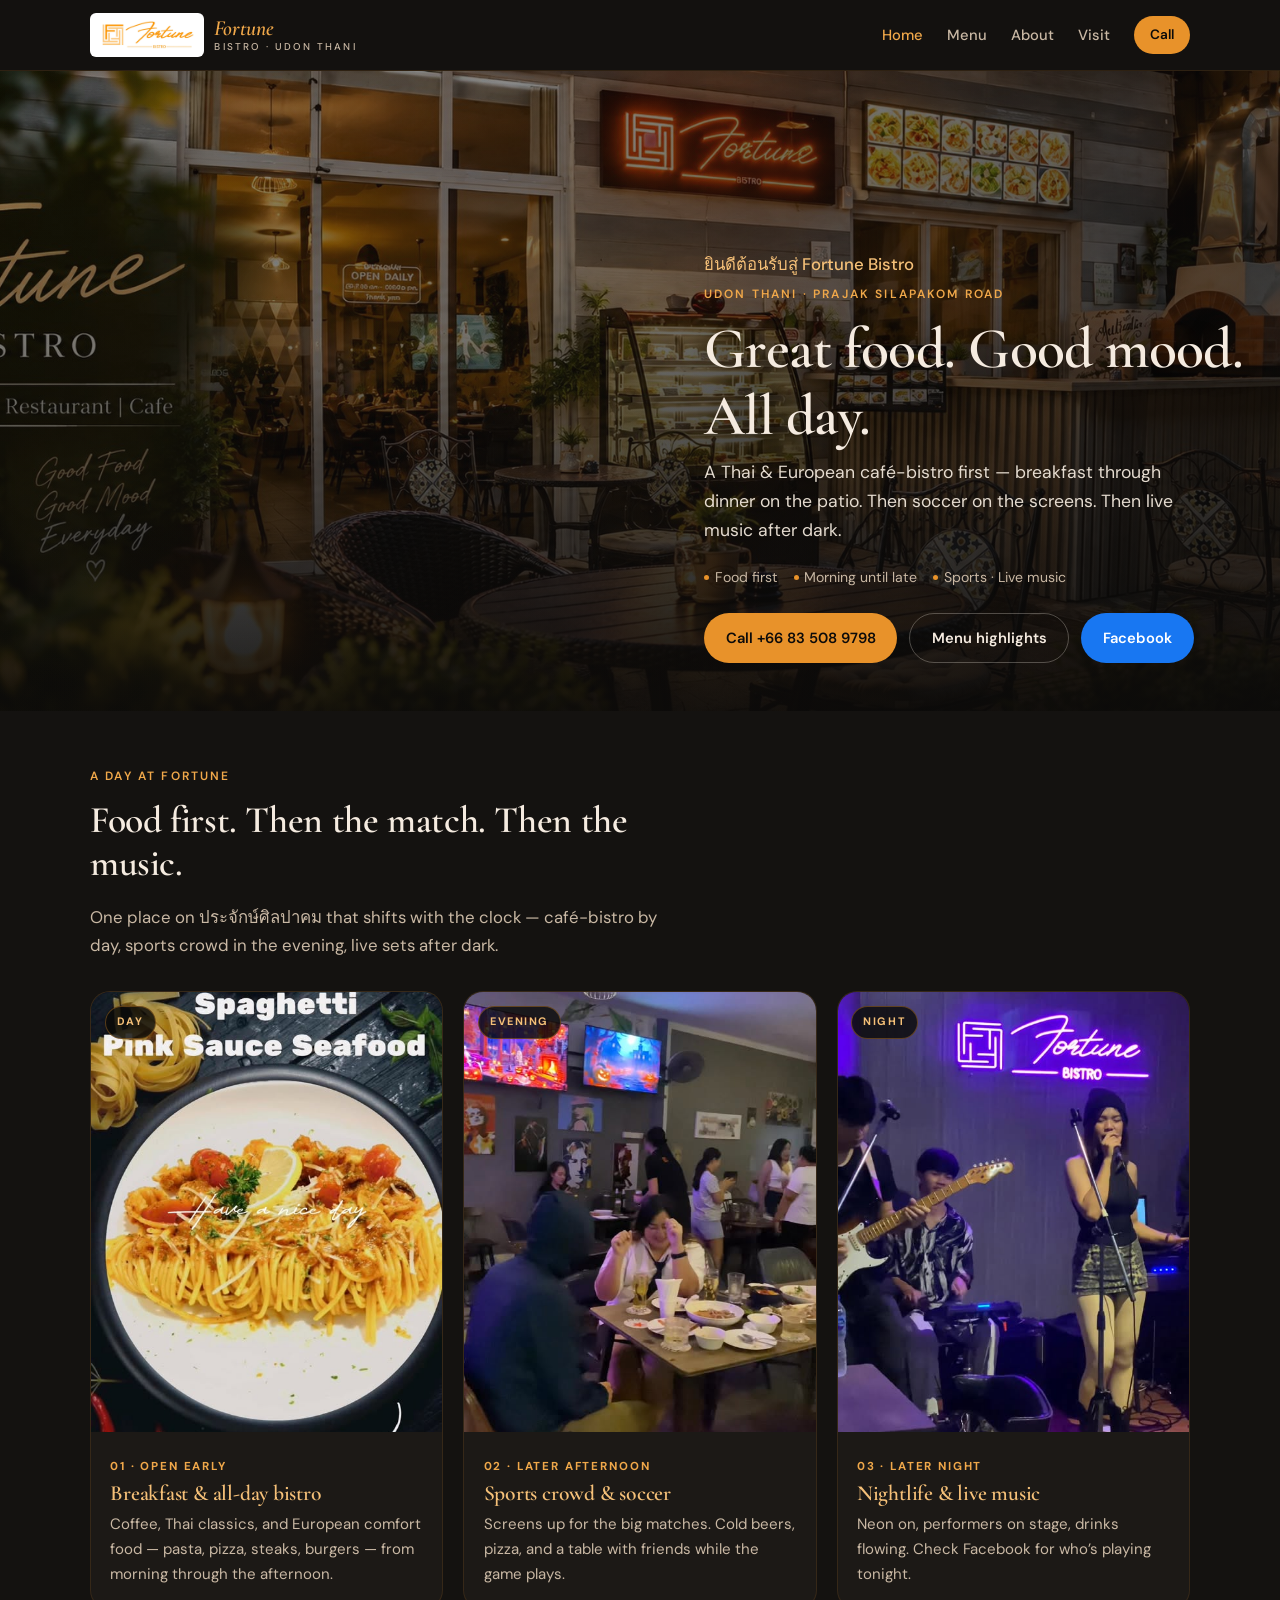
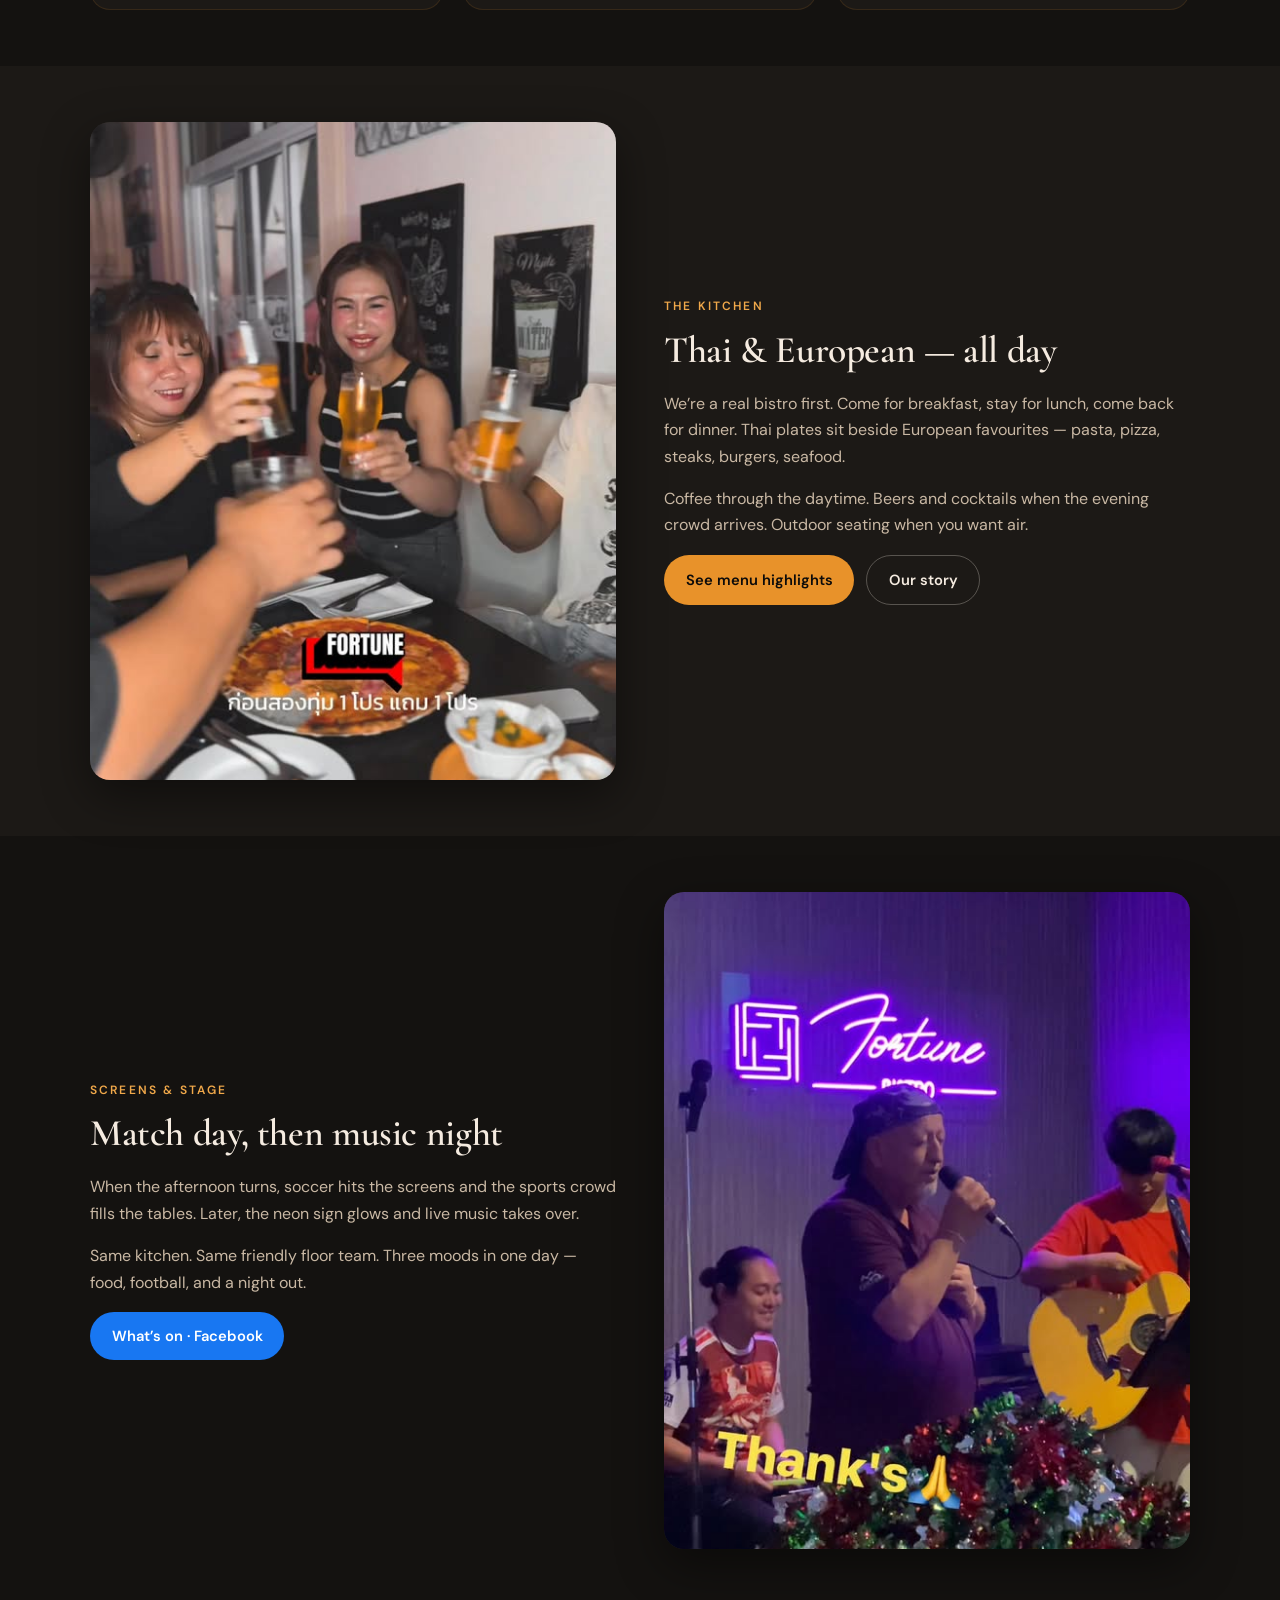
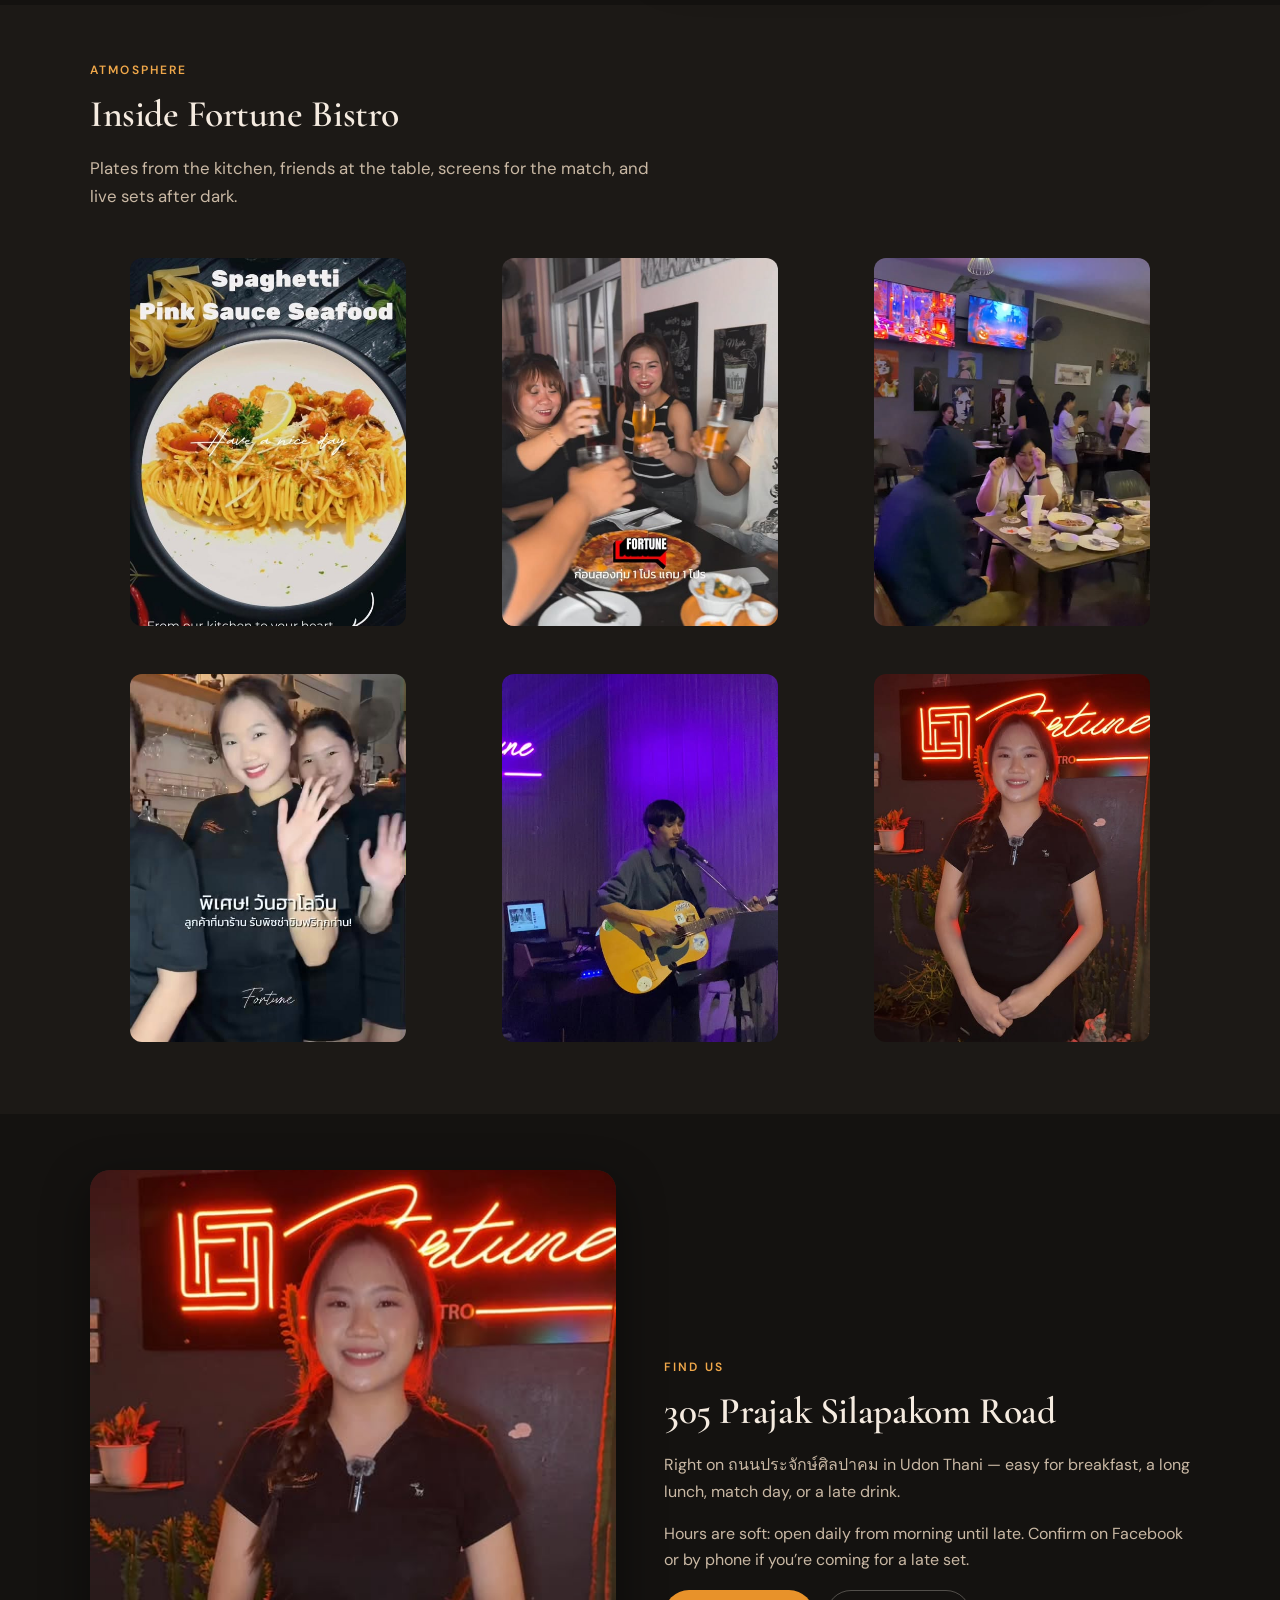
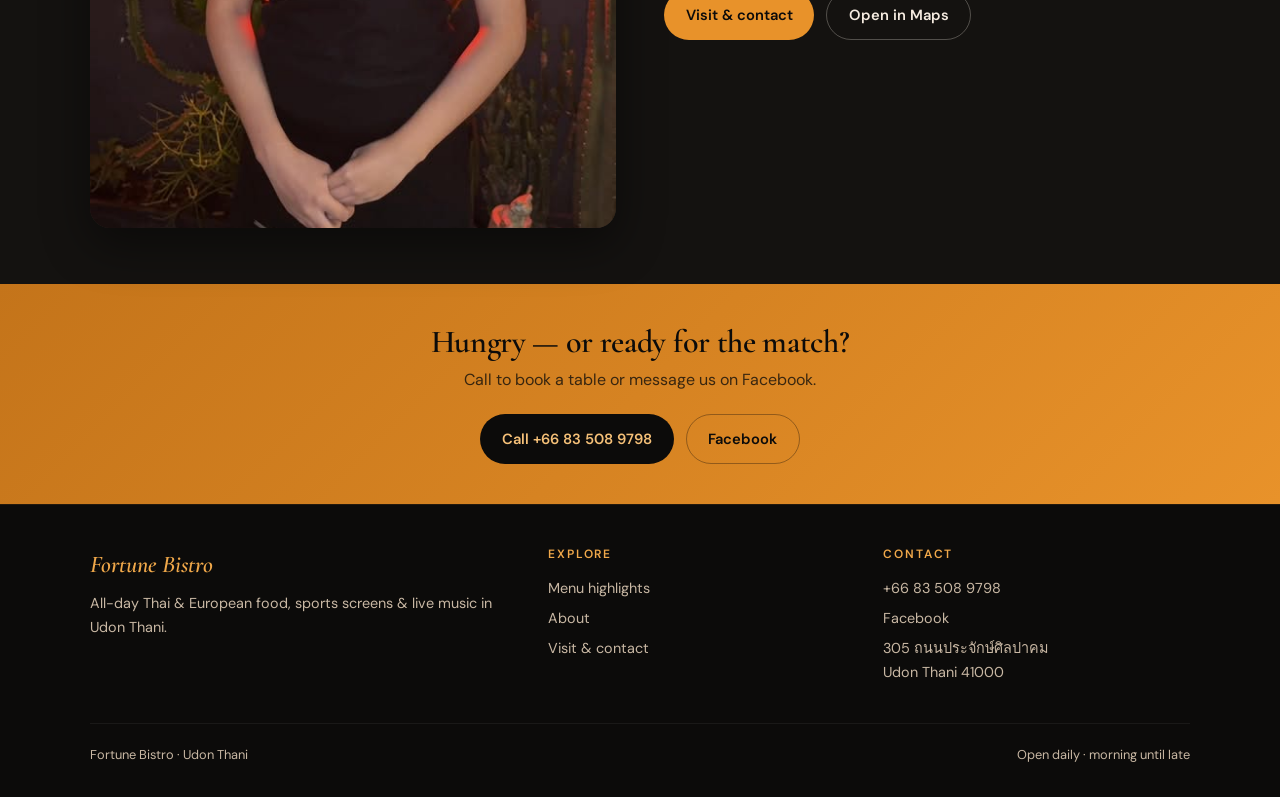
==== commit 50828a2b: "Update Home hero with patio atmosphere image and food-first feel Use James's branded patio hero (lig" ====
--- a/index.html
+++ b/index.html
@@ -8,7 +8,7 @@
   <meta property="og:title" content="Fortune Bistro | Udon Thani" />
   <meta property="og:description" content="All-day Thai &amp; European food, sports screens, and live music on Prajak Silapakom Road." />
   <meta property="og:type" content="website" />
-  <meta property="og:image" content="assets/images/reel10.jpg" />
+  <meta property="og:image" content="assets/images/hero-patio.jpg" />
   <link rel="preconnect" href="https://fonts.googleapis.com" />
   <link rel="preconnect" href="https://fonts.gstatic.com" crossorigin />
   <link href="https://fonts.googleapis.com/css2?family=Cormorant+Garamond:ital,wght@0,500;0,600;1,600&family=DM+Sans:ital,opsz,wght@0,9..40,400;0,9..40,500;0,9..40,600;0,9..40,700;1,9..40,400&display=swap" rel="stylesheet" />
@@ -48,18 +48,18 @@
   </header>
 
   <main>
-    <section class="hero">
+    <section class="hero hero--patio">
       <div class="hero-media">
-        <img src="assets/images/reel10.jpg" alt="Spaghetti pink sauce seafood from Fortune Bistro kitchen" width="540" height="960" fetchpriority="high" />
+        <img src="assets/images/hero-patio.jpg" alt="Fortune Bistro patio at night — outdoor seating, pastry case, wood-fired pizza oven, and warm neon" width="2033" height="774" fetchpriority="high" />
       </div>
       <div class="container hero-content">
         <p class="thai-welcome">ยินดีต้อนรับสู่ Fortune Bistro</p>
         <p class="eyebrow">Udon Thani · Prajak Silapakom Road</p>
-        <h1>Thai &amp; European food — all day</h1>
-        <p class="hero-lead">Open early for breakfast and café-bistro meals. Stay for soccer on the screens. Stay later for live music and a proper night out.</p>
+        <h1>Great food. Good mood. All day.</h1>
+        <p class="hero-lead">A Thai &amp; European café-bistro first — breakfast through dinner on the patio. Then soccer on the screens. Then live music after dark.</p>
         <p class="hero-meta">
+          <span>Food first</span>
           <span>Morning until late</span>
-          <span>Thai + European</span>
           <span>Sports · Live music</span>
         </p>
         <div class="btn-row">
--- a/css/styles.css
+++ b/css/styles.css
@@ -174,6 +174,47 @@
     rgba(12,11,10,0.96) 100%
   );
 }
+/* Wide patio hero — show atmosphere; light overlay so branded left + neon stay readable */
+.hero--patio {
+  min-height: min(78vh, 640px);
+}
+.hero--patio .hero-media img {
+  opacity: 0.92;
+  object-position: 58% center; /* favor patio, pastry case, pizza oven */
+}
+.hero--patio .hero-media::after {
+  background:
+    linear-gradient(
+      90deg,
+      rgba(12,11,10,0.18) 0%,
+      rgba(12,11,10,0.28) 42%,
+      rgba(12,11,10,0.55) 100%
+    ),
+    linear-gradient(
+      180deg,
+      rgba(12,11,10,0.22) 0%,
+      rgba(12,11,10,0.35) 40%,
+      rgba(12,11,10,0.92) 100%
+    );
+}
+.hero--patio .hero-content {
+  max-width: 36rem;
+  margin-left: auto;
+  margin-right: 0;
+  text-align: left;
+  padding: 2.5rem 0 3rem;
+}
+.hero--patio .hero-lead { max-width: 32rem; color: rgba(245, 235, 224, 0.92); }
+.hero--patio h1 {
+  text-shadow: 0 2px 24px rgba(0,0,0,0.55);
+}
+@media (max-width: 767px) {
+  .hero--patio .hero-media img { object-position: 72% center; }
+  .hero--patio .hero-content {
+    margin-left: 0;
+    max-width: none;
+  }
+}
 .hero-content {
   position: relative; z-index: 1;
   padding: 3rem 0 3.5rem;
